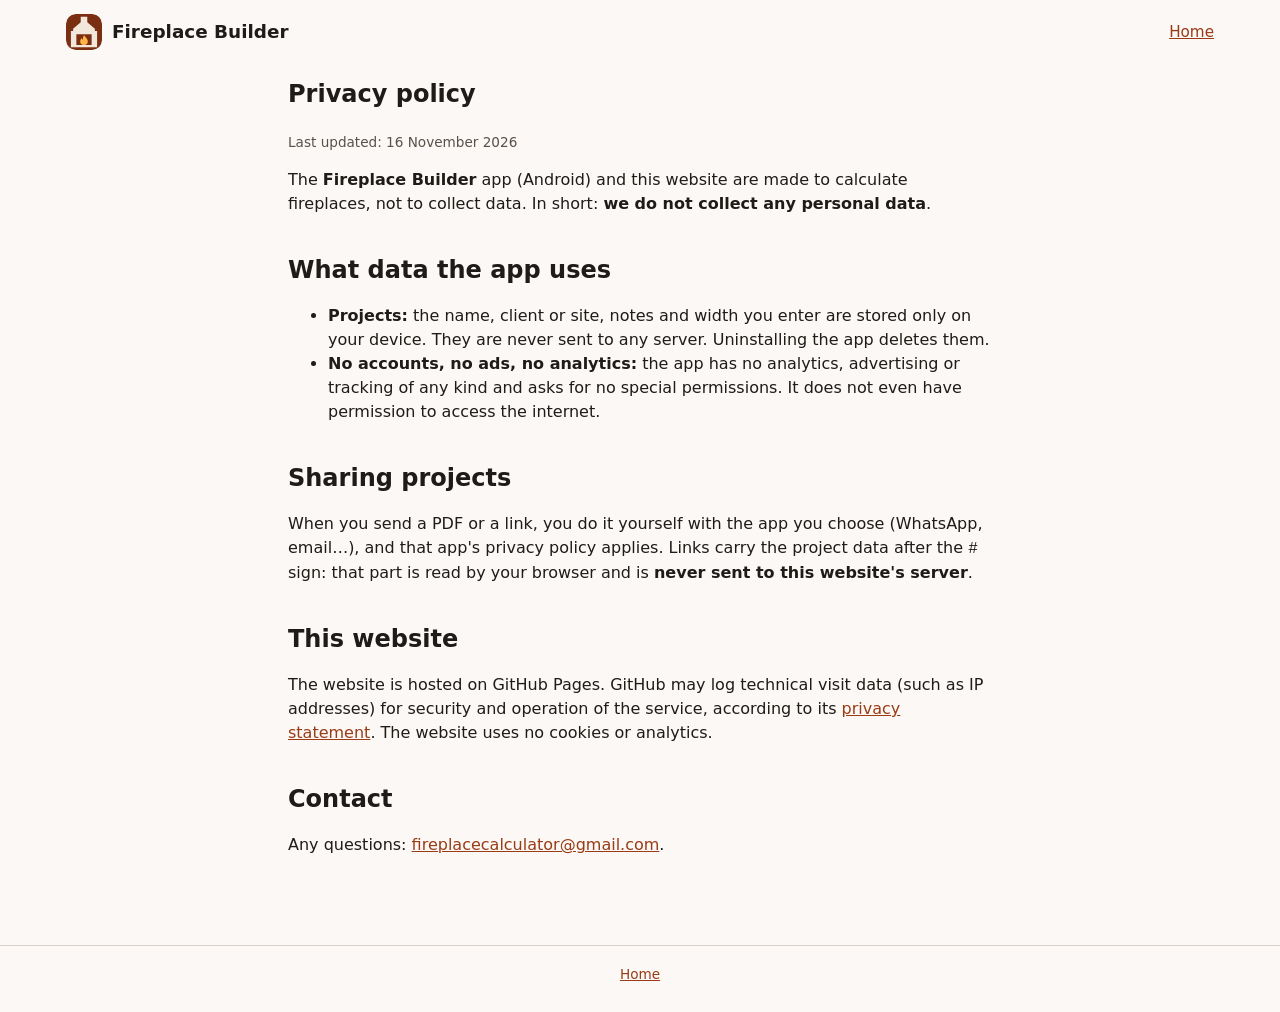
==== Chimenea/privacidad.html @ 818ae5d0 "Publicar web (Chimenea 271b4bd)" ====
<!doctype html>
<html lang="es">
<head>
  <meta charset="utf-8">
  <meta name="viewport" content="width=device-width, initial-scale=1">
  <title>Chimenea · Política de privacidad</title>
  <meta name="theme-color" content="#9A3B16">
  <link rel="icon" href="img/icono.svg" type="image/svg+xml">
  <link rel="stylesheet" href="css/estilo.css">
</head>
<body>
  <header class="barra">
    <a class="marca" href="./"><img src="img/icono.svg" alt=""> <span data-es="Chimenea" data-en="Fireplace Builder">Chimenea</span></a>
    <nav><a href="./" data-es="Inicio" data-en="Home">Inicio</a></nav>
  </header>

  <main class="contenido legal">
    <article data-solo="es">
      <h1>Política de privacidad</h1>
      <p class="nota-pequena">Última actualización: 16 de noviembre de 2026</p>
      <p>La app <strong>Chimenea</strong> (Android) y esta web están hechas para calcular chimeneas, no para recoger datos. En resumen: <strong>no recogemos ningún dato personal</strong>.</p>
      <h2>Qué datos usa la app</h2>
      <ul>
        <li><strong>Proyectos:</strong> el nombre, el cliente u obra, las notas y el ancho que escribes se guardan solo en tu dispositivo. No se envían a ningún servidor. Si desinstalas la app, se borran.</li>
        <li><strong>Sin cuentas, sin anuncios, sin estadísticas:</strong> la app no usa analítica, publicidad ni seguimiento de ningún tipo, y no pide permisos especiales. Ni siquiera tiene permiso para conectarse a internet.</li>
      </ul>
      <h2>Compartir proyectos</h2>
      <p>Cuando envías un PDF o un enlace, lo haces tú con la app que elijas (WhatsApp, correo…), y se rige por la privacidad de esa app. Los enlaces llevan los datos del proyecto después del símbolo <code>#</code>: esa parte la lee tu navegador y <strong>nunca se envía al servidor</strong> de esta web.</p>
      <h2>Esta web</h2>
      <p>La web está alojada en GitHub Pages. GitHub puede registrar datos técnicos de las visitas (como la dirección IP) para la seguridad y el funcionamiento del servicio, según su <a href="https://docs.github.com/es/site-policy/privacy-policies/github-general-privacy-statement">declaración de privacidad</a>. La web no usa cookies ni herramientas de analítica.</p>
      <h2>Contacto</h2>
      <p>Para cualquier duda: <a href="mailto:fireplacecalculator@gmail.com">fireplacecalculator@gmail.com</a>.</p>
    </article>

    <article data-solo="en" hidden>
      <h1>Privacy policy</h1>
      <p class="nota-pequena">Last updated: 16 November 2026</p>
      <p>The <strong>Fireplace Builder</strong> app (Android) and this website are made to calculate fireplaces, not to collect data. In short: <strong>we do not collect any personal data</strong>.</p>
      <h2>What data the app uses</h2>
      <ul>
        <li><strong>Projects:</strong> the name, client or site, notes and width you enter are stored only on your device. They are never sent to any server. Uninstalling the app deletes them.</li>
        <li><strong>No accounts, no ads, no analytics:</strong> the app has no analytics, advertising or tracking of any kind and asks for no special permissions. It does not even have permission to access the internet.</li>
      </ul>
      <h2>Sharing projects</h2>
      <p>When you send a PDF or a link, you do it yourself with the app you choose (WhatsApp, email…), and that app's privacy policy applies. Links carry the project data after the <code>#</code> sign: that part is read by your browser and is <strong>never sent to this website's server</strong>.</p>
      <h2>This website</h2>
      <p>The website is hosted on GitHub Pages. GitHub may log technical visit data (such as IP addresses) for security and operation of the service, according to its <a href="https://docs.github.com/en/site-policy/privacy-policies/github-general-privacy-statement">privacy statement</a>. The website uses no cookies or analytics.</p>
      <h2>Contact</h2>
      <p>Any questions: <a href="mailto:fireplacecalculator@gmail.com">fireplacecalculator@gmail.com</a>.</p>
    </article>
  </main>

  <footer><a href="./" data-es="Inicio" data-en="Home">Inicio</a></footer>

  <script type="module">
    import { traducirPagina } from './js/i18n.js';
    traducirPagina();
  </script>
</body>
</html>
---- Chimenea/css/estilo.css ----
/* Paleta de la app: ladrillo, brasa y ceniza. */
:root {
  --fondo: #fbf8f5;
  --superficie: #f3ece8;
  --superficie-alta: #ede5e1;
  --texto: #1f1b18;
  --texto-suave: #5a504a;
  --primario: #9a3b16;
  --sobre-primario: #ffffff;
  --contenedor: #ffdbce;
  --cota: #8a5100;
  --borde: #d8cfc9;
  --macizo: #ede5e1;
  --raya: #b9ada5;
  color-scheme: light;
}
@media (prefers-color-scheme: dark) {
  :root {
    --fondo: #1b1512;
    --superficie: #271f1b;
    --superficie-alta: #322925;
    --texto: #f1dfd8;
    --texto-suave: #d8c2ba;
    --primario: #ffb59a;
    --sobre-primario: #5c1a00;
    --contenedor: #7a2e12;
    --cota: #ffb86e;
    --borde: #53433d;
    --macizo: #322925;
    --raya: #6f5f58;
    color-scheme: dark;
  }
}

* { box-sizing: border-box; }
[hidden] { display: none !important; }
html { -webkit-text-size-adjust: 100%; }
body {
  margin: 0;
  background: var(--fondo);
  color: var(--texto);
  font: 16px/1.5 system-ui, -apple-system, "Segoe UI", Roboto, sans-serif;
}
a { color: var(--primario); }
button { font: inherit; color: inherit; cursor: pointer; }
.contenido { max-width: 1180px; margin: 0 auto; padding: 0 16px; }

/* Cabecera */
.barra {
  display: flex; align-items: center; gap: 12px;
  padding: 14px 16px; max-width: 1180px; margin: 0 auto;
}
.marca { display: flex; align-items: center; gap: 10px; font-weight: 700; font-size: 1.15rem; text-decoration: none; color: var(--texto); }
.marca img { width: 36px; height: 36px; border-radius: 10px; }
.barra nav { margin-left: auto; display: flex; gap: 16px; font-size: .95rem; }

/* Portada */
.portada { padding: 32px 0 8px; }
.portada h1 { font-size: clamp(1.9rem, 5vw, 3rem); line-height: 1.1; margin: 0 0 12px; }
.portada p.entrada { font-size: 1.15rem; color: var(--texto-suave); max-width: 46rem; margin: 0 0 20px; }
.boton {
  display: inline-flex; align-items: center; gap: 8px;
  padding: 12px 20px; border-radius: 999px; border: 0;
  background: var(--primario); color: var(--sobre-primario);
  font-weight: 600; text-decoration: none;
}
.boton.secundario { background: var(--contenedor); color: var(--texto); }
.botones { display: flex; flex-wrap: wrap; gap: 10px; }
.nota-pequena { font-size: .85rem; color: var(--texto-suave); }

.ventajas { display: grid; grid-template-columns: repeat(auto-fit, minmax(230px, 1fr)); gap: 14px; margin: 32px 0; padding: 0; list-style: none; }
.ventajas li { background: var(--superficie); border-radius: 16px; padding: 16px 18px; }
.ventajas strong { display: block; margin-bottom: 4px; }
.historia { background: var(--superficie); border-radius: 20px; padding: 20px 24px; margin: 28px 0; }
.historia h2 { margin-top: 0; }
h2 { font-size: 1.5rem; margin: 36px 0 12px; }

/* Visor */
.visor { display: grid; gap: 16px; grid-template-columns: 1fr; margin-bottom: 24px; }
@media (min-width: 860px) {
  .visor { grid-template-columns: 1.3fr 1fr; align-items: start; }
  .plano-tarjeta { position: sticky; top: 12px; }
}
.tarjeta { background: var(--superficie); border-radius: 18px; overflow: hidden; }
.pestanas { display: flex; border-bottom: 1px solid var(--borde); }
.pestanas button {
  flex: 1; padding: 12px 4px; border: 0; background: none; color: var(--primario);
  font-weight: 600; border-bottom: 3px solid transparent;
}
.pestanas button[aria-selected="true"] { border-bottom-color: var(--primario); }
.plano { height: min(62vh, 560px); min-height: 300px; }
.pista { margin: 0; padding: 6px 10px 10px; text-align: center; font-size: .78rem; color: var(--texto-suave); }

.plano-svg { display: block; touch-action: pan-y; }
.macizo { stroke: var(--texto); stroke-width: 1.6; }
.macizo-fondo { fill: var(--macizo); }
.macizo-raya { stroke: var(--raya); stroke-width: 1.4; }
.trazo { fill: none; stroke: var(--texto); stroke-width: 1.6; stroke-linejoin: round; }
.trazo.interior { stroke: var(--texto-suave); stroke-width: 1; }
.trazo.oculto { stroke: var(--texto-suave); stroke-width: 1; stroke-dasharray: 6 4; }
.cota { cursor: pointer; outline: none; }
.cota .linea { stroke: var(--cota); stroke-width: 1; }
.cota .marca { stroke: var(--cota); stroke-width: 2; }
.cota .referencia { stroke: var(--cota); stroke-width: .8; opacity: .6; }
.cota .etiqueta { fill: var(--cota); font-size: 12px; font-weight: 600; }
.cota .etiqueta-fondo { fill: var(--fondo); fill-opacity: .92; stroke: var(--cota); stroke-opacity: .5; stroke-width: .8; }
.cota.seleccionada .linea, .cota.seleccionada .marca { stroke: var(--primario); stroke-width: 2.4; }
.cota.seleccionada .etiqueta { fill: var(--sobre-primario); font-weight: 700; font-size: 13px; }
.cota.seleccionada .etiqueta-fondo { fill: var(--primario); fill-opacity: 1; stroke: none; }
.cota:focus-visible .etiqueta-fondo { stroke: var(--primario); stroke-width: 2; stroke-opacity: 1; }

.selector { background: var(--contenedor); padding: 16px; margin-bottom: 8px; }
.selector label { font-weight: 600; }
.ancho-fila { display: flex; align-items: center; margin: 6px 0; }
.ancho-valor { flex: 1; text-align: center; font-size: 2.3rem; font-weight: 700; }
.redondo { width: 48px; height: 48px; border-radius: 50%; border: 0; background: var(--fondo); color: var(--primario); font-size: 1.5rem; }
.selector input[type=range] { width: 100%; accent-color: var(--primario); }
.origen { font-size: .85rem; font-weight: 500; margin: 6px 0; }
.origen-solo { margin: 0 0 8px; color: var(--texto-suave); }
.fichas { display: flex; gap: 6px; flex-wrap: wrap; margin-top: 8px; }
.ficha { padding: 6px 12px; border-radius: 8px; border: 1px solid var(--borde); background: var(--fondo); }
.ficha.activa { background: var(--primario); color: var(--sobre-primario); border-color: var(--primario); }

.medidas h3 { color: var(--primario); font-size: .9rem; margin: 18px 0 2px; }
.medida {
  display: flex; align-items: center; gap: 12px; width: 100%;
  padding: 10px 6px; border: 0; border-bottom: 1px solid var(--borde); border-radius: 10px;
  background: none; text-align: left;
}
.medida .letra { width: 32px; height: 32px; flex: none; display: grid; place-items: center; border-radius: 8px; background: var(--contenedor); font-weight: 700; }
.medida .nombre { flex: 1; }
.medida .valor { font-weight: 600; white-space: nowrap; }
.medida.seleccionada { background: var(--contenedor); }
.medida.seleccionada .letra { background: var(--primario); color: var(--sobre-primario); }
.aviso { font-size: .82rem; color: var(--texto-suave); }
.medida.bloqueada .valor { font-weight: 500; color: var(--texto-suave); }
.pestanas button:disabled { color: var(--texto-suave); opacity: .6; cursor: not-allowed; }

/* Proyecto compartido */
.proyecto { padding: 20px 0 12px; }
.proyecto h1 { margin: 0; font-size: clamp(1.6rem, 4vw, 2.3rem); }
.proyecto .meta { color: var(--texto-suave); margin: 4px 0; }
.proyecto .ancho-grande { color: var(--primario); font-weight: 700; font-size: 1.2rem; margin: 6px 0 10px; }
.proyecto .notas { white-space: pre-wrap; background: var(--superficie); padding: 10px 14px; border-radius: 12px; }
.error { padding: 48px 0; text-align: center; }

/* Texto legal */
.legal { max-width: 46rem; padding-bottom: 40px; }
.legal h1 { margin-top: 12px; }

footer { border-top: 1px solid var(--borde); margin-top: 32px; padding: 18px 16px 28px; text-align: center; font-size: .85rem; color: var(--texto-suave); }
footer a { margin: 0 8px; }

@media print {
  .barra nav, .botones, .pestanas, .pista, .selector, footer { display: none !important; }
  .visor { grid-template-columns: 1fr; }
  .plano { height: 120mm; }
  .tarjeta { background: none; border: 1px solid #ccc; }
}
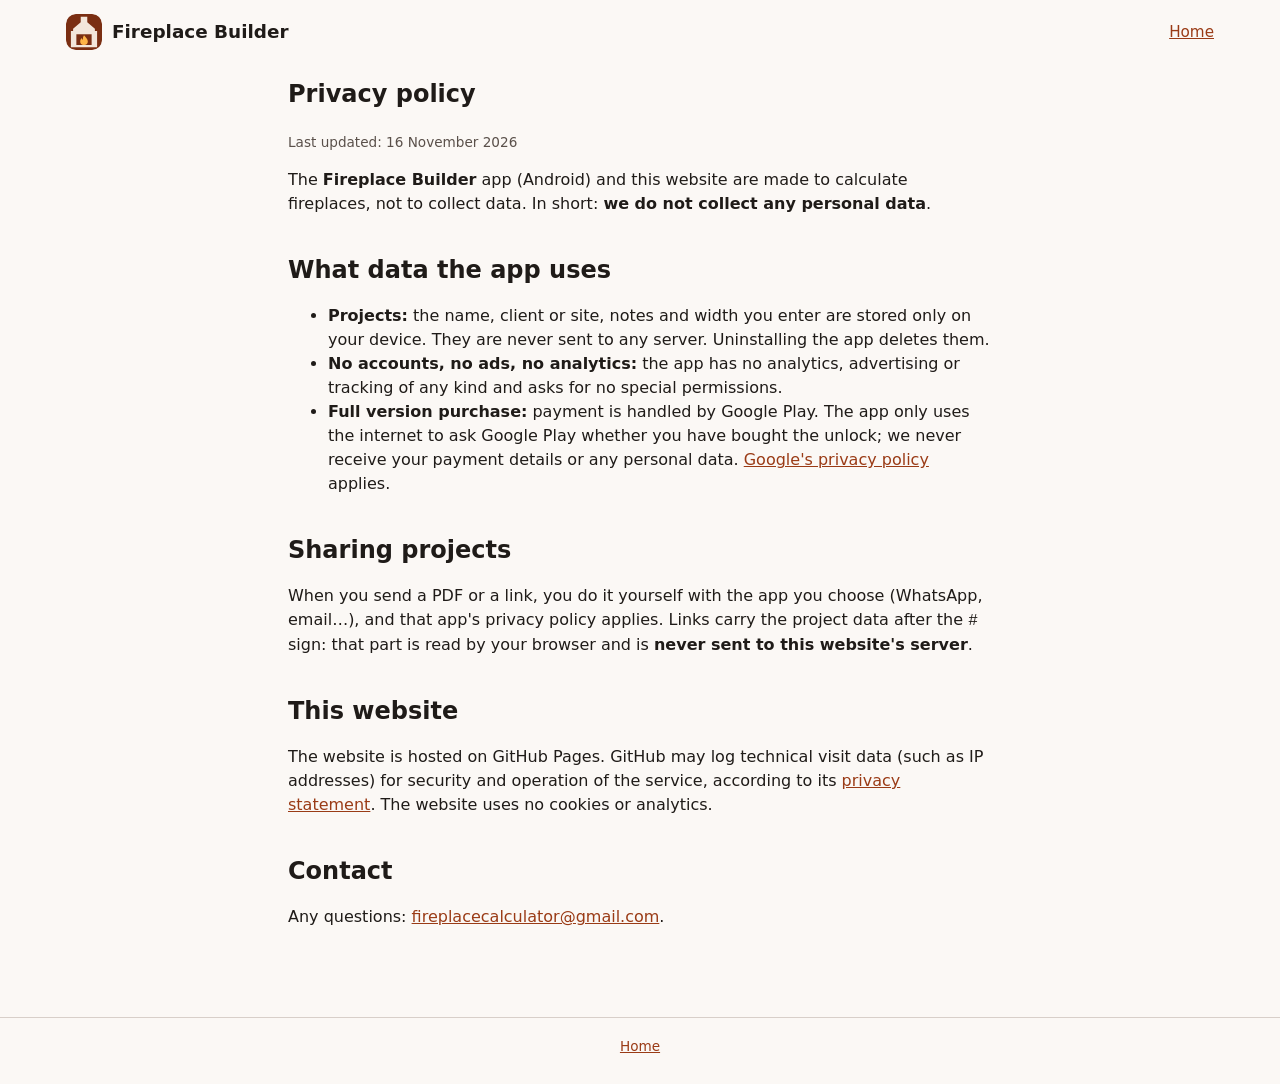
==== commit 69f94912: "Publicar web (Chimenea 5a08c9c)" ====
--- a/Chimenea/privacidad.html
+++ b/Chimenea/privacidad.html
@@ -17,12 +17,13 @@
   <main class="contenido legal">
     <article data-solo="es">
       <h1>Política de privacidad</h1>
-      <p class="nota-pequena">Última actualización: 16 de noviembre de 2026</p>
+      <p class="nota-pequena">Última actualización: 16 de noviembre de 2026 (compra de la versión completa)</p>
       <p>La app <strong>Chimenea</strong> (Android) y esta web están hechas para calcular chimeneas, no para recoger datos. En resumen: <strong>no recogemos ningún dato personal</strong>.</p>
       <h2>Qué datos usa la app</h2>
       <ul>
         <li><strong>Proyectos:</strong> el nombre, el cliente u obra, las notas y el ancho que escribes se guardan solo en tu dispositivo. No se envían a ningún servidor. Si desinstalas la app, se borran.</li>
-        <li><strong>Sin cuentas, sin anuncios, sin estadísticas:</strong> la app no usa analítica, publicidad ni seguimiento de ningún tipo, y no pide permisos especiales. Ni siquiera tiene permiso para conectarse a internet.</li>
+        <li><strong>Sin cuentas, sin anuncios, sin estadísticas:</strong> la app no usa analítica, publicidad ni seguimiento de ningún tipo, y no pide permisos especiales.</li>
+        <li><strong>Compra de la versión completa:</strong> el pago lo gestiona Google Play. La app solo usa internet para consultar a Google Play si has comprado el desbloqueo; nosotros no recibimos tus datos de pago ni ningún dato personal. Se aplica la <a href="https://policies.google.com/privacy?hl=es">política de privacidad de Google</a>.</li>
       </ul>
       <h2>Compartir proyectos</h2>
       <p>Cuando envías un PDF o un enlace, lo haces tú con la app que elijas (WhatsApp, correo…), y se rige por la privacidad de esa app. Los enlaces llevan los datos del proyecto después del símbolo <code>#</code>: esa parte la lee tu navegador y <strong>nunca se envía al servidor</strong> de esta web.</p>
@@ -39,7 +40,8 @@
       <h2>What data the app uses</h2>
       <ul>
         <li><strong>Projects:</strong> the name, client or site, notes and width you enter are stored only on your device. They are never sent to any server. Uninstalling the app deletes them.</li>
-        <li><strong>No accounts, no ads, no analytics:</strong> the app has no analytics, advertising or tracking of any kind and asks for no special permissions. It does not even have permission to access the internet.</li>
+        <li><strong>No accounts, no ads, no analytics:</strong> the app has no analytics, advertising or tracking of any kind and asks for no special permissions.</li>
+        <li><strong>Full version purchase:</strong> payment is handled by Google Play. The app only uses the internet to ask Google Play whether you have bought the unlock; we never receive your payment details or any personal data. <a href="https://policies.google.com/privacy?hl=en">Google's privacy policy</a> applies.</li>
       </ul>
       <h2>Sharing projects</h2>
       <p>When you send a PDF or a link, you do it yourself with the app you choose (WhatsApp, email…), and that app's privacy policy applies. Links carry the project data after the <code>#</code> sign: that part is read by your browser and is <strong>never sent to this website's server</strong>.</p>
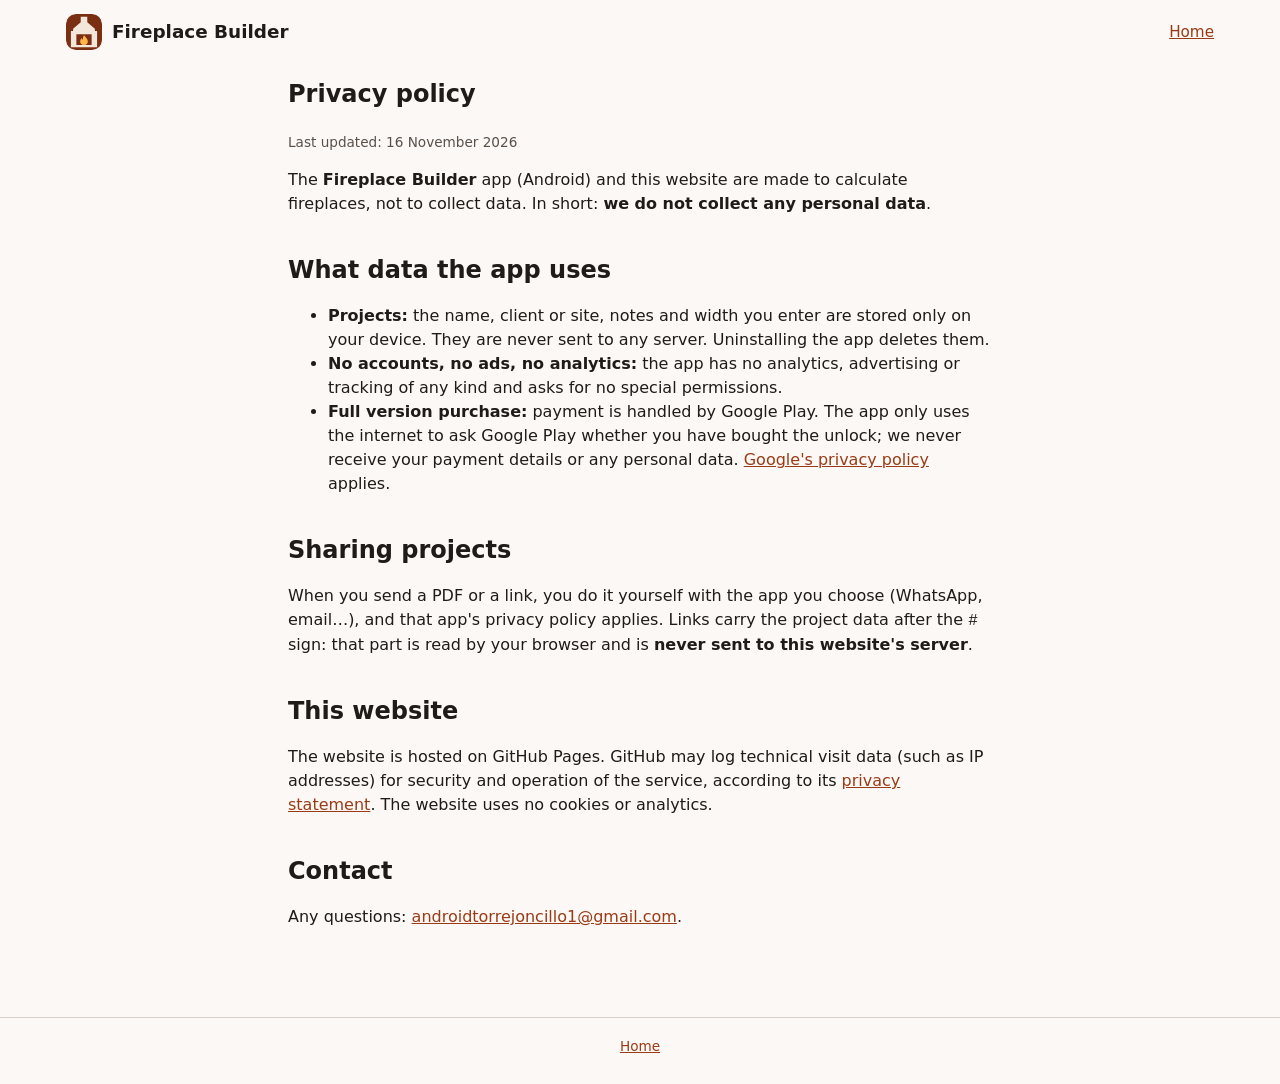
==== commit 9b36e362: "Publicar web (Chimenea 95b37a0)" ====
--- a/Chimenea/privacidad.html
+++ b/Chimenea/privacidad.html
@@ -30,7 +30,7 @@
       <h2>Esta web</h2>
       <p>La web está alojada en GitHub Pages. GitHub puede registrar datos técnicos de las visitas (como la dirección IP) para la seguridad y el funcionamiento del servicio, según su <a href="https://docs.github.com/es/site-policy/privacy-policies/github-general-privacy-statement">declaración de privacidad</a>. La web no usa cookies ni herramientas de analítica.</p>
       <h2>Contacto</h2>
-      <p>Para cualquier duda: <a href="mailto:fireplacecalculator@gmail.com">fireplacecalculator@gmail.com</a>.</p>
+      <p>Para cualquier duda: <a href="mailto:androidtorrejoncillo1@gmail.com">androidtorrejoncillo1@gmail.com</a>.</p>
     </article>
 
     <article data-solo="en" hidden>
@@ -48,7 +48,7 @@
       <h2>This website</h2>
       <p>The website is hosted on GitHub Pages. GitHub may log technical visit data (such as IP addresses) for security and operation of the service, according to its <a href="https://docs.github.com/en/site-policy/privacy-policies/github-general-privacy-statement">privacy statement</a>. The website uses no cookies or analytics.</p>
       <h2>Contact</h2>
-      <p>Any questions: <a href="mailto:fireplacecalculator@gmail.com">fireplacecalculator@gmail.com</a>.</p>
+      <p>Any questions: <a href="mailto:androidtorrejoncillo1@gmail.com">androidtorrejoncillo1@gmail.com</a>.</p>
     </article>
   </main>
 
